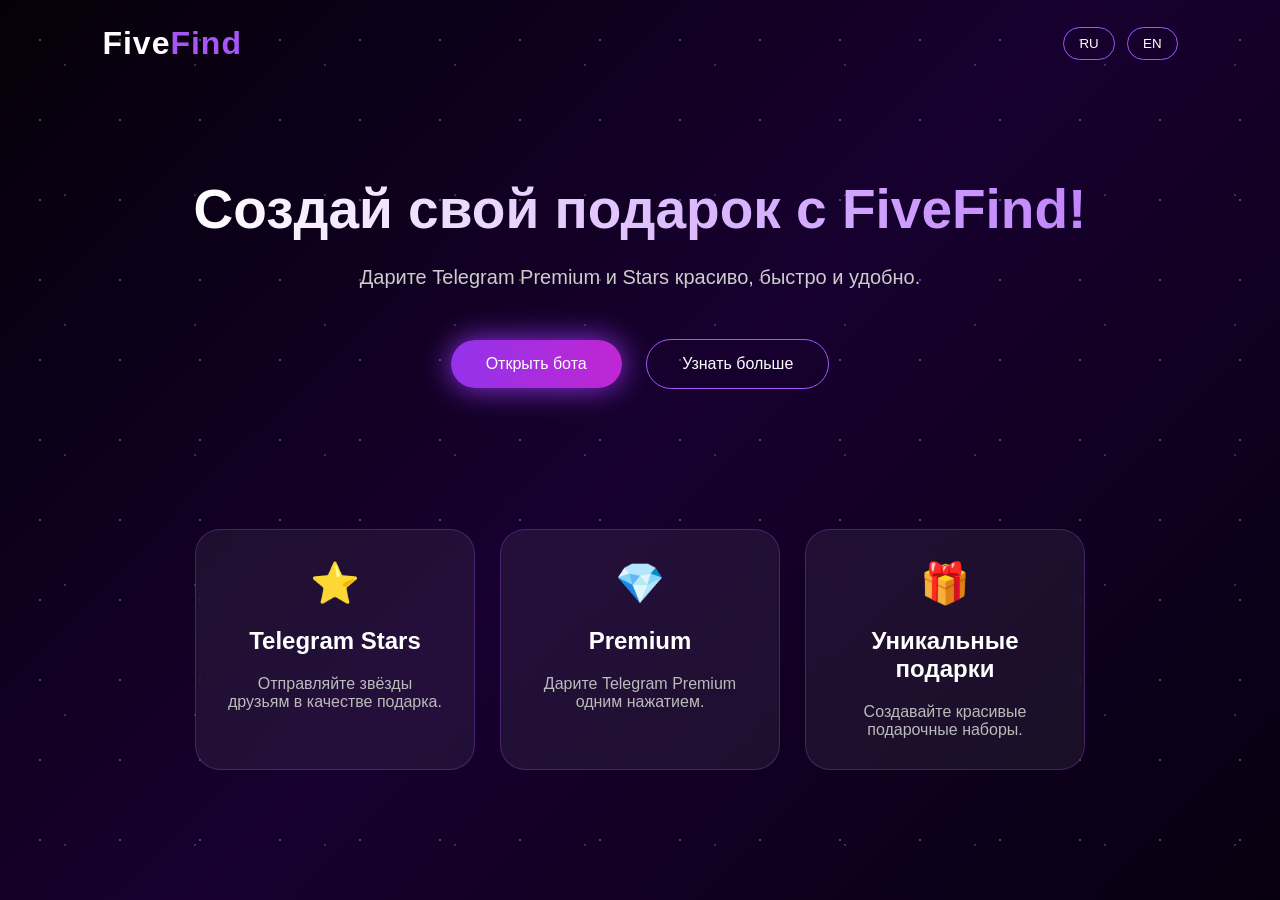
==== index.html @ ac157aa4 "Revise HTML structure and meta tags for SEO Updated the title and description meta tags for better S" ====
<!DOCTYPE html>
<html lang="ru">

<head>

    <meta charset="UTF-8">

    <meta name="viewport" content="width=device-width, initial-scale=1.0">


    <title>FiveFind — Telegram Stars и Premium подарки</title>


    <meta name="description" content="FiveFind — удобный сервис для покупки Telegram Stars и Premium. Создавайте красивые подарки для друзей.">


    <meta name="keywords" content="FiveFind, Telegram Stars, Telegram Premium, подарки Telegram, купить Stars">


    <meta name="author" content="FiveFind">


    <!-- Превью ссылки в Telegram -->

    <meta property="og:title" content="FiveFind — Подарки в Telegram">

    <meta property="og:description" content="Дарите Telegram Premium и Stars красиво, быстро и удобно">

    <meta property="og:type" content="website">


    <link rel="stylesheet" href="style.css">

</head>


<body>


<div class="stars"></div>



<header>

    <div class="logo">
        Five<span>Find</span>
    </div>


    <nav>

        <button onclick="changeLang('ru')">
            RU
        </button>


        <button onclick="changeLang('en')">
            EN
        </button>

    </nav>


</header>




<main>


<section class="hero">


    <h1 id="title">
        Создай свой подарок с FiveFind!
    </h1>


    <p id="subtitle">
        Дарите Telegram Premium и Stars красиво, быстро и удобно.
    </p>



    <div class="buttons">


        <a href="#" class="main-btn">
            Открыть бота
        </a>


        <a href="#" class="second-btn">
            Узнать больше
        </a>


    </div>


</section>





<section class="cards">


    <div class="card">

        ⭐

        <h2>
            Telegram Stars
        </h2>

        <p>
            Отправляйте звёзды друзьям в качестве подарка.
        </p>

    </div>





    <div class="card">

        💎

        <h2>
            Premium
        </h2>

        <p>
            Дарите Telegram Premium одним нажатием.
        </p>

    </div>





    <div class="card">

        🎁

        <h2>
            Уникальные подарки
        </h2>

        <p>
            Создавайте красивые подарочные наборы.
        </p>

    </div>


</section>



</main>





<script src="script.js"></script>

<script src="stars.js"></script>


</body>

</html>
---- style.css ----
* {
    margin: 0;
    padding: 0;
    box-sizing: border-box;
    font-family: Arial, sans-serif;
}


body {
    min-height: 100vh;
    background: linear-gradient(135deg, #050008, #17002f, #080010);
    color: white;
    overflow-x: hidden;
}


/* Анимированные звёзды */

.stars {
    position: fixed;
    width: 100%;
    height: 100%;
    background-image:
        radial-gradient(circle, rgba(255,255,255,.8) 1px, transparent 1px),
        radial-gradient(circle, rgba(255,255,255,.5) 1px, transparent 1px);

    background-size: 80px 80px, 130px 130px;
    animation: moveStars 20s linear infinite;
    opacity: .35;
    z-index: -1;
}


@keyframes moveStars {

    from {
        background-position: 0 0, 0 0;
    }

    to {
        background-position: 1000px 1000px, -1000px 500px;
    }

}



/* Шапка */

header {

    display: flex;
    justify-content: space-between;
    align-items: center;

    padding: 25px 8%;

}


.logo {

    font-size: 32px;
    font-weight: 800;
    letter-spacing: 1px;

}


.logo span {

    color: #a855f7;

}


nav button {

    background: transparent;
    border: 1px solid #a855f7;
    color: white;

    padding: 8px 15px;
    margin-left: 8px;

    border-radius: 20px;
    cursor: pointer;

    transition: .3s;

}


nav button:hover {

    background: #a855f7;

}



/* Главный блок */

.hero {

    text-align: center;
    padding: 90px 20px;

}


.hero h1 {

    font-size: 55px;
    max-width: 900px;
    margin: auto;

    background: linear-gradient(90deg,#fff,#c084fc);
    -webkit-background-clip:text;
    color: transparent;

}


.hero p {

    margin-top: 25px;
    font-size: 20px;
    color: #ccc;

}



.buttons {

    margin-top: 40px;

}



.main-btn,
.second-btn {

    display: inline-block;

    padding: 15px 35px;

    border-radius: 30px;

    text-decoration: none;

    margin: 10px;

    transition: .3s;

}



.main-btn {

    background: linear-gradient(90deg,#9333ea,#c026d3);
    color:white;

    box-shadow:0 0 30px #9333ea;

}


.second-btn {

    border:1px solid #a855f7;
    color:white;

}



.main-btn:hover,
.second-btn:hover {

    transform: translateY(-5px);

}



/* Карточки */


.cards {

    display:flex;
    justify-content:center;
    gap:25px;

    padding:40px 8%;

    flex-wrap:wrap;

}


.card {

    width:280px;

    padding:30px;

    text-align:center;

    background:rgba(255,255,255,.06);

    border:1px solid rgba(168,85,247,.3);

    border-radius:25px;

    backdrop-filter:blur(10px);

    transition:.3s;

}


.card:hover {

    transform:translateY(-10px);

    box-shadow:0 0 30px rgba(168,85,247,.5);

}


.card:first-letter {

    font-size:40px;

}


.card h2 {

    margin:20px 0;

}


.card p {

    color:#bbb;

}



/* Телефон */

@media(max-width:700px){

    .hero h1{
        font-size:38px;
    }


    header{
        padding:20px;
    }

}
.star-canvas {

    position:fixed;

    top:0;
    left:0;

    width:100%;
    height:100%;

    pointer-events:none;

    z-index:-2;

}
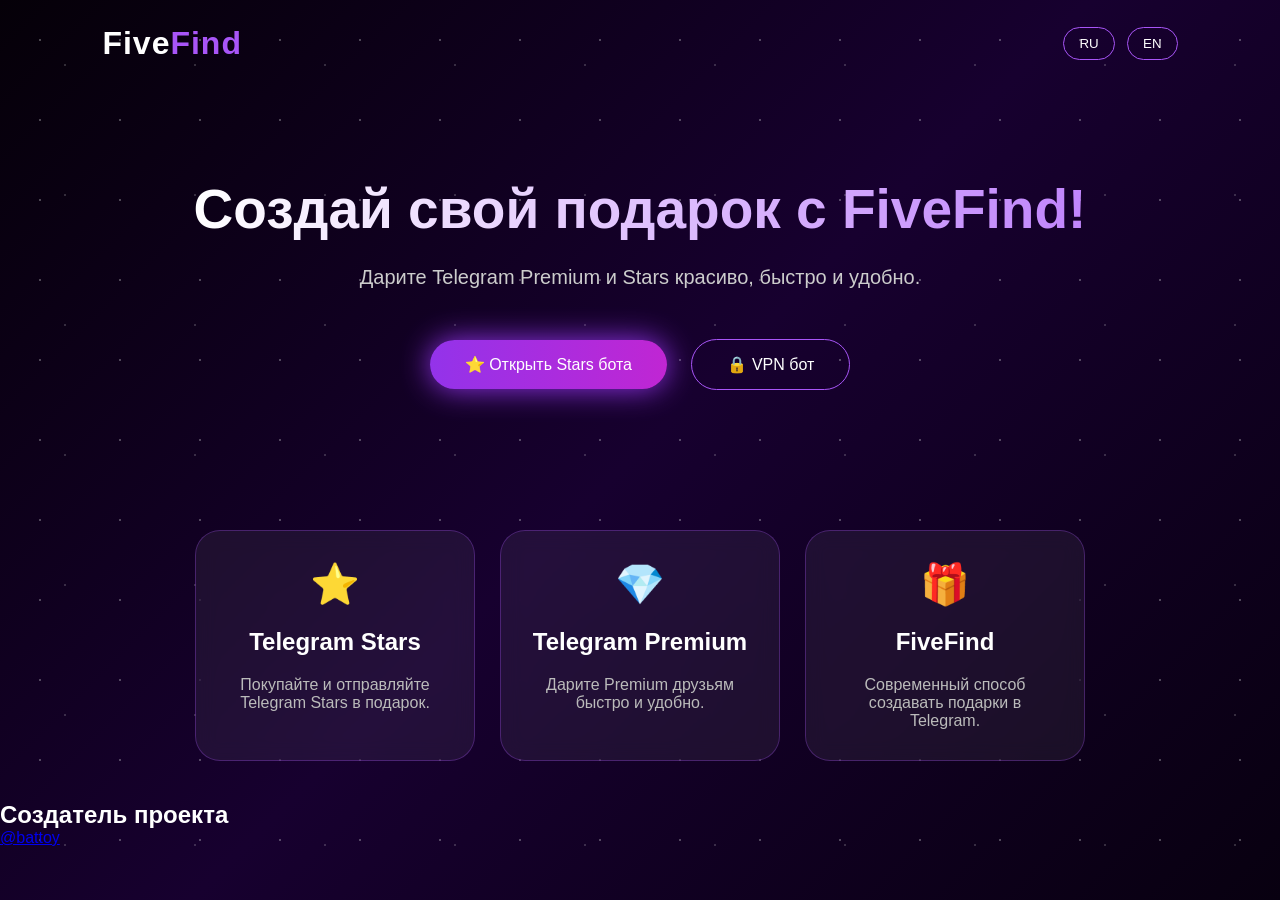
==== commit d39fadee: "Refine SEO meta tags and update button links Updated meta tags for better SEO and modified button li" ====
--- a/index.html
+++ b/index.html
@@ -11,22 +11,18 @@
     <title>FiveFind — Telegram Stars и Premium подарки</title>
 
 
-    <meta name="description" content="FiveFind — удобный сервис для покупки Telegram Stars и Premium. Создавайте красивые подарки для друзей.">
-
-
-    <meta name="keywords" content="FiveFind, Telegram Stars, Telegram Premium, подарки Telegram, купить Stars">
+    <meta name="description" content="FiveFind — покупка Telegram Stars и Premium подарков. Быстро, удобно и безопасно.">
+
+
+    <meta name="keywords" content="FiveFind, Telegram Stars, Telegram Premium, подарки Telegram">
 
 
     <meta name="author" content="FiveFind">
 
 
-    <!-- Превью ссылки в Telegram -->
-
     <meta property="og:title" content="FiveFind — Подарки в Telegram">
 
-    <meta property="og:description" content="Дарите Telegram Premium и Stars красиво, быстро и удобно">
-
-    <meta property="og:type" content="website">
+    <meta property="og:description" content="Дарите Telegram Stars и Premium красиво">
 
 
     <link rel="stylesheet" href="style.css">
@@ -54,7 +50,6 @@
             RU
         </button>
 
-
         <button onclick="changeLang('en')">
             EN
         </button>
@@ -67,6 +62,7 @@
 
 
 
+
 <main>
 
 
@@ -84,16 +80,26 @@
 
 
 
+
     <div class="buttons">
 
 
-        <a href="#" class="main-btn">
-            Открыть бота
+        <a href="https://t.me/Fivefindstarsbot?start=fivefindsite"
+           class="main-btn"
+           target="_blank">
+
+            ⭐ Открыть Stars бота
+
         </a>
 
 
-        <a href="#" class="second-btn">
-            Узнать больше
+
+        <a href="https://t.me/FiveFindvpnbot"
+           class="second-btn"
+           target="_blank">
+
+            🔒 VPN бот
+
         </a>
 
 
@@ -118,7 +124,7 @@
         </h2>
 
         <p>
-            Отправляйте звёзды друзьям в качестве подарка.
+            Покупайте и отправляйте Telegram Stars в подарок.
         </p>
 
     </div>
@@ -132,11 +138,11 @@
         💎
 
         <h2>
-            Premium
+            Telegram Premium
         </h2>
 
         <p>
-            Дарите Telegram Premium одним нажатием.
+            Дарите Premium друзьям быстро и удобно.
         </p>
 
     </div>
@@ -150,11 +156,11 @@
         🎁
 
         <h2>
-            Уникальные подарки
+            FiveFind
         </h2>
 
         <p>
-            Создавайте красивые подарочные наборы.
+            Современный способ создавать подарки в Telegram.
         </p>
 
     </div>
@@ -164,12 +170,35 @@
 
 
 
+
+
+<section class="creator">
+
+
+    <h2>
+        Создатель проекта
+    </h2>
+
+
+    <a href="https://t.me/battoy"
+       target="_blank">
+
+        @battoy
+
+    </a>
+
+
+</section>
+
+
+
 </main>
 
 
 
 
 
+
 <script src="script.js"></script>
 
 <script src="stars.js"></script>
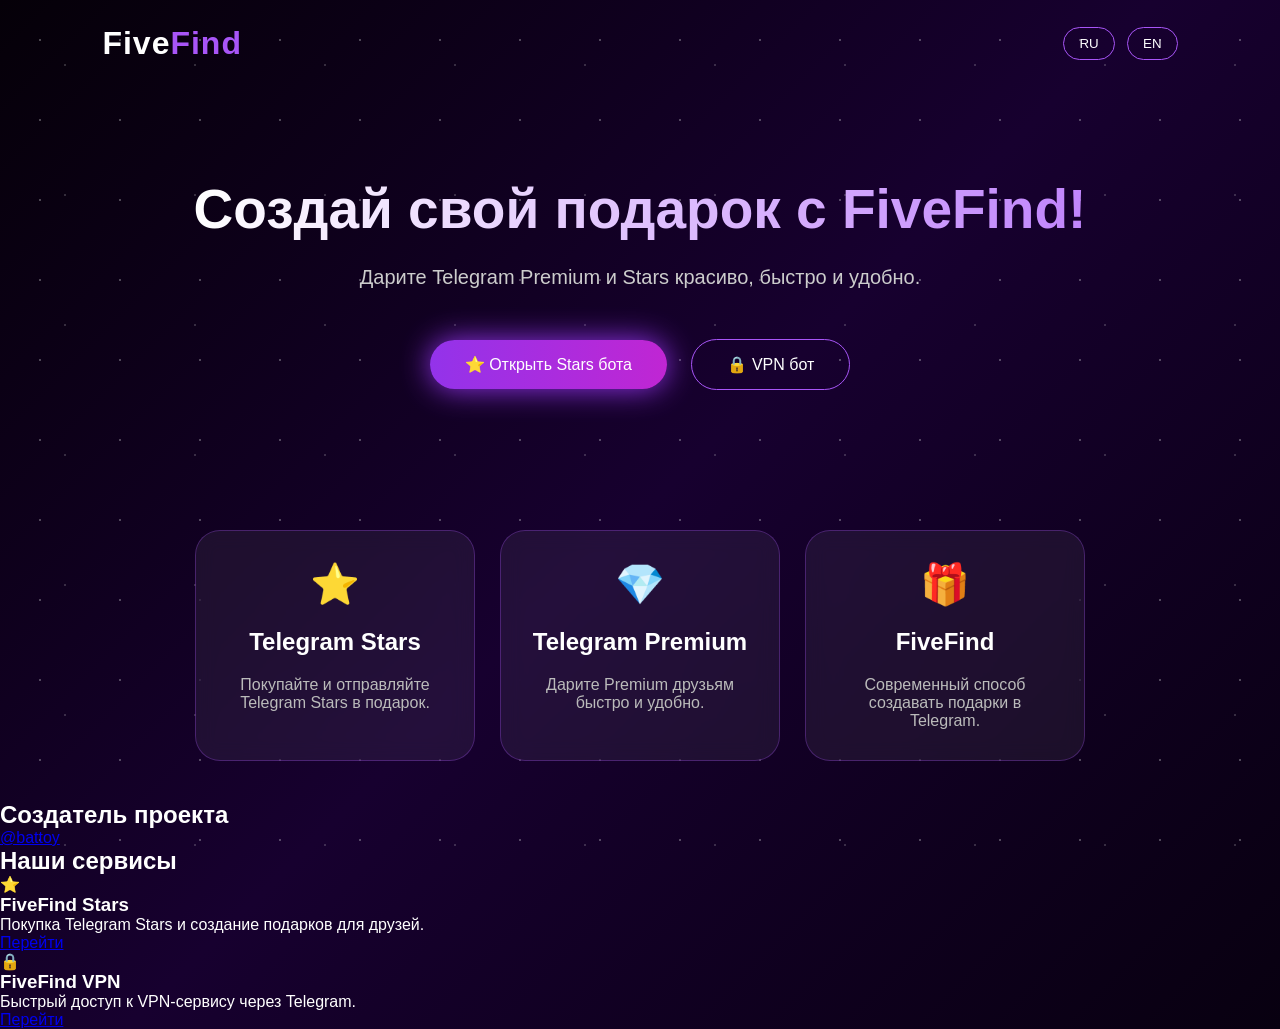
==== commit 92dfea25: "Add services section with service cards Added a new section for services with two service cards for " ====
--- a/index.html
+++ b/index.html
@@ -191,7 +191,75 @@
 </section>
 
 
-
+<section class="services">
+
+    <h2>
+        Наши сервисы
+    </h2>
+
+
+    <div class="service-list">
+
+
+        <div class="service-card">
+
+            <div class="icon">
+                ⭐
+            </div>
+
+            <h3>
+                FiveFind Stars
+            </h3>
+
+            <p>
+                Покупка Telegram Stars и создание подарков для друзей.
+            </p>
+
+
+            <a href="https://t.me/Fivefindstarsbot?start=fivefindsite"
+               target="_blank">
+
+                Перейти
+
+            </a>
+
+        </div>
+
+
+
+
+
+        <div class="service-card">
+
+            <div class="icon">
+                🔒
+            </div>
+
+            <h3>
+                FiveFind VPN
+            </h3>
+
+            <p>
+                Быстрый доступ к VPN-сервису через Telegram.
+            </p>
+
+
+            <a href="https://t.me/FiveFindvpnbot"
+               target="_blank">
+
+                Перейти
+
+            </a>
+
+        </div>
+
+
+
+    </div>
+
+
+</section>
+    
 </main>
 
 
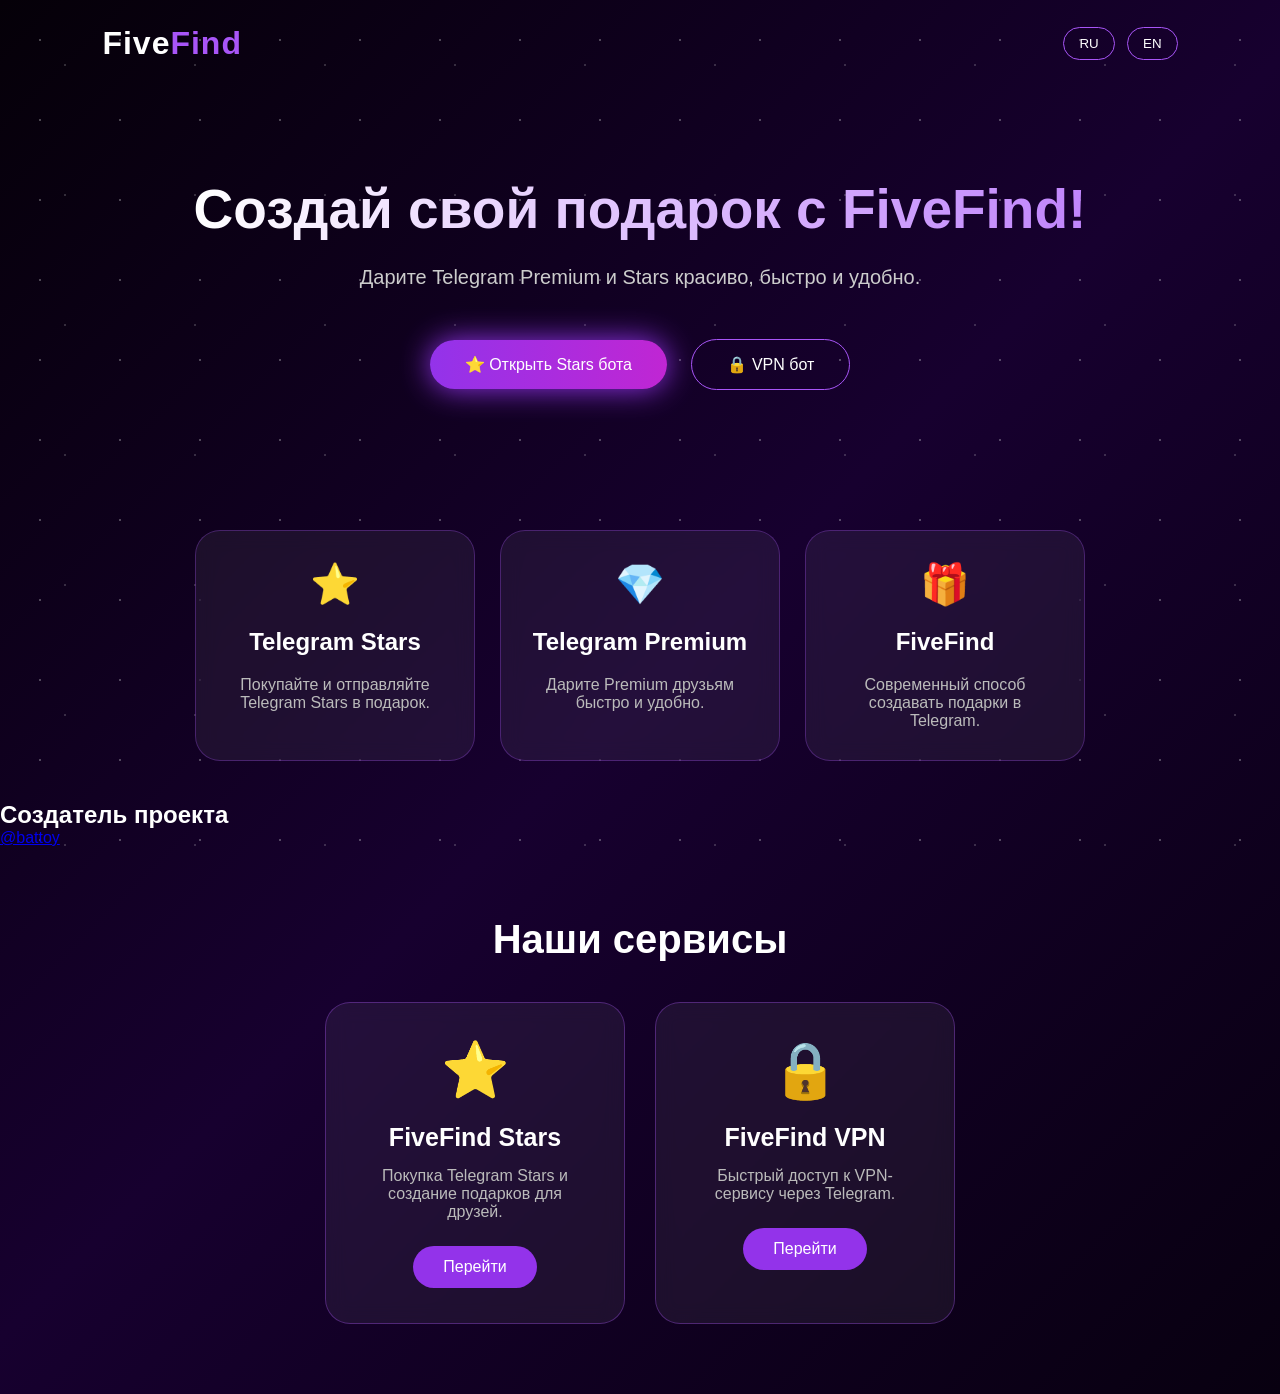
==== commit 083afd61: "Add favicon link to index.html" ====
--- a/index.html
+++ b/index.html
@@ -26,6 +26,7 @@
 
 
     <link rel="stylesheet" href="style.css">
+    <link rel="icon" type="image/svg+xml" href="favicon.svg">
 
 </head>
 
--- a/style.css
+++ b/style.css
@@ -284,3 +284,121 @@
     z-index:-2;
 
 }
+.services {
+
+    text-align:center;
+
+    padding:70px 8%;
+
+}
+
+
+.services h2 {
+
+    font-size:40px;
+
+    margin-bottom:40px;
+
+}
+
+
+
+.service-list {
+
+    display:flex;
+
+    justify-content:center;
+
+    gap:30px;
+
+    flex-wrap:wrap;
+
+}
+
+
+
+.service-card {
+
+    width:300px;
+
+    padding:35px;
+
+    background:rgba(255,255,255,.06);
+
+    border:1px solid rgba(168,85,247,.35);
+
+    border-radius:25px;
+
+    backdrop-filter:blur(10px);
+
+    transition:.3s;
+
+}
+
+
+
+.service-card:hover {
+
+    transform:translateY(-10px);
+
+    box-shadow:0 0 35px rgba(168,85,247,.5);
+
+}
+
+
+
+.icon {
+
+    font-size:55px;
+
+    margin-bottom:20px;
+
+}
+
+
+
+.service-card h3 {
+
+    font-size:25px;
+
+    margin-bottom:15px;
+
+}
+
+
+
+.service-card p {
+
+    color:#bbb;
+
+    margin-bottom:25px;
+
+}
+
+
+
+.service-card a {
+
+    display:inline-block;
+
+    padding:12px 30px;
+
+    border-radius:25px;
+
+    background:#9333ea;
+
+    color:white;
+
+    text-decoration:none;
+
+    transition:.3s;
+
+}
+
+
+
+.service-card a:hover {
+
+    transform:scale(1.05);
+
+}
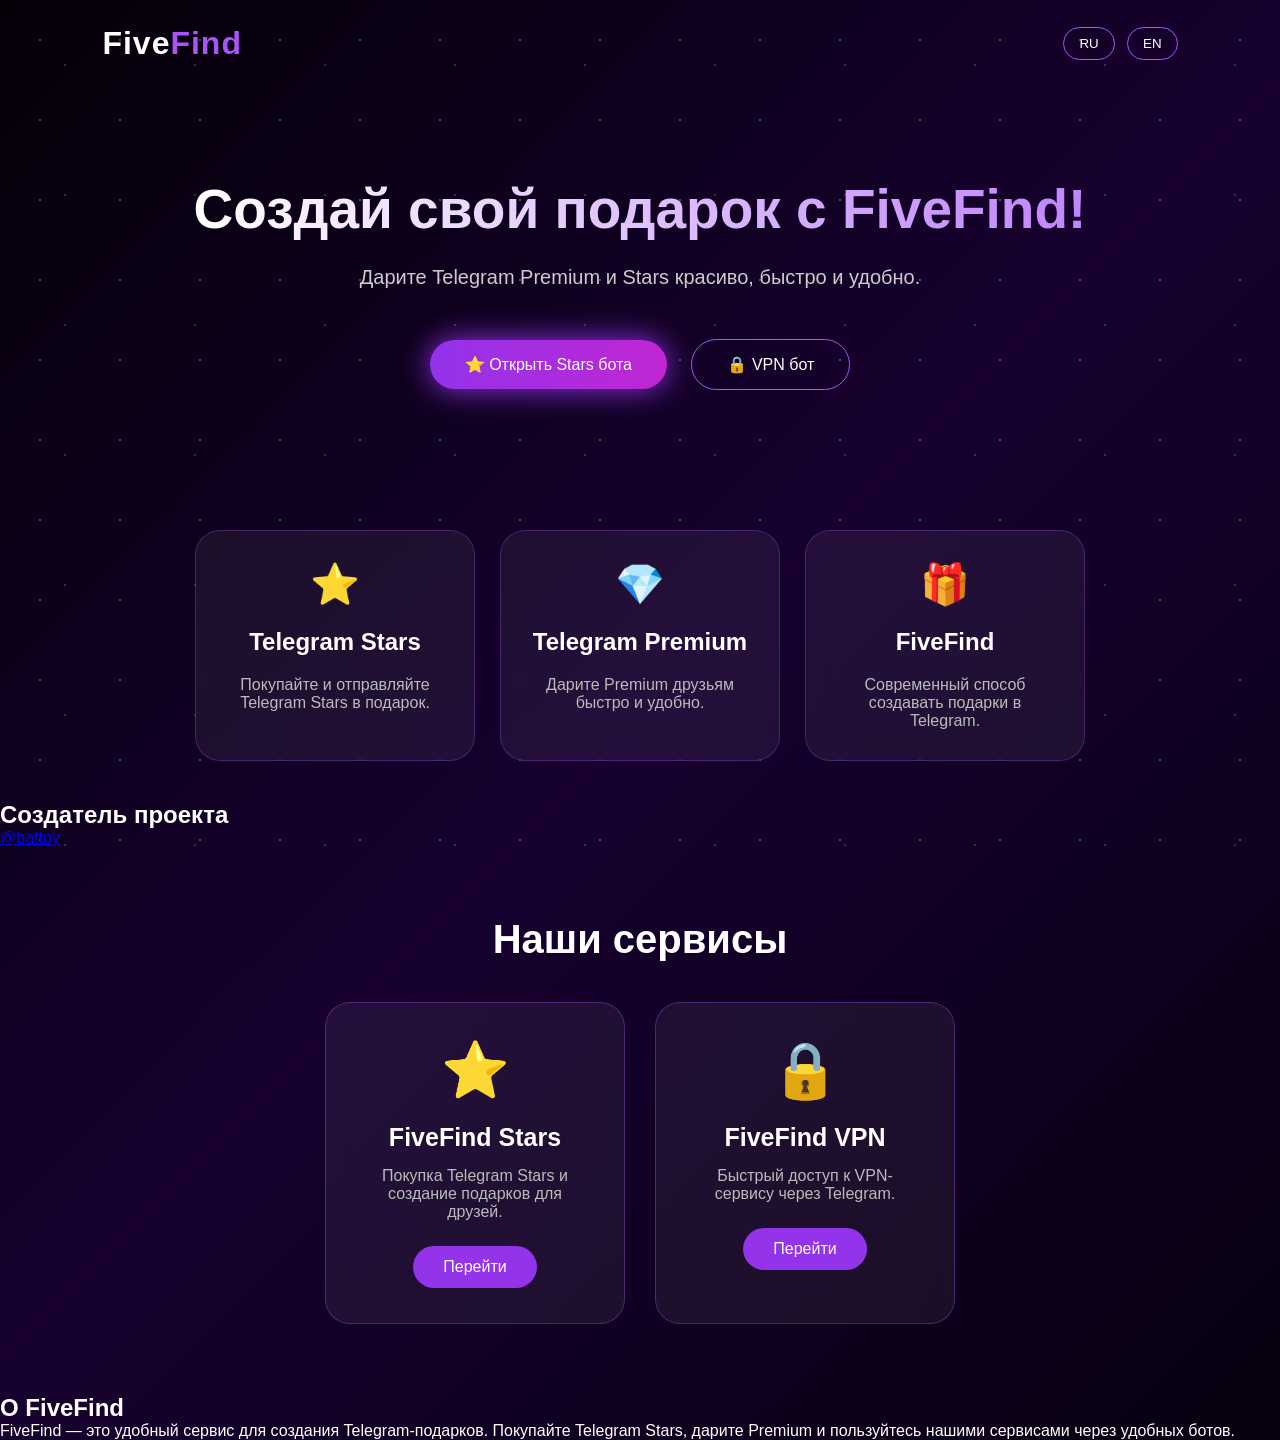
==== commit 46ecddb2: "Add 'About' section to index.html Added an 'About' section with a description of FiveFind." ====
--- a/index.html
+++ b/index.html
@@ -260,6 +260,20 @@
 
 
 </section>
+    <section class="about">
+
+    <h2>
+        О FiveFind
+    </h2>
+
+
+    <p>
+        FiveFind — это удобный сервис для создания Telegram-подарков.
+        Покупайте Telegram Stars, дарите Premium и пользуйтесь нашими сервисами через удобных ботов.
+    </p>
+
+
+    </section>
     
 </main>
 
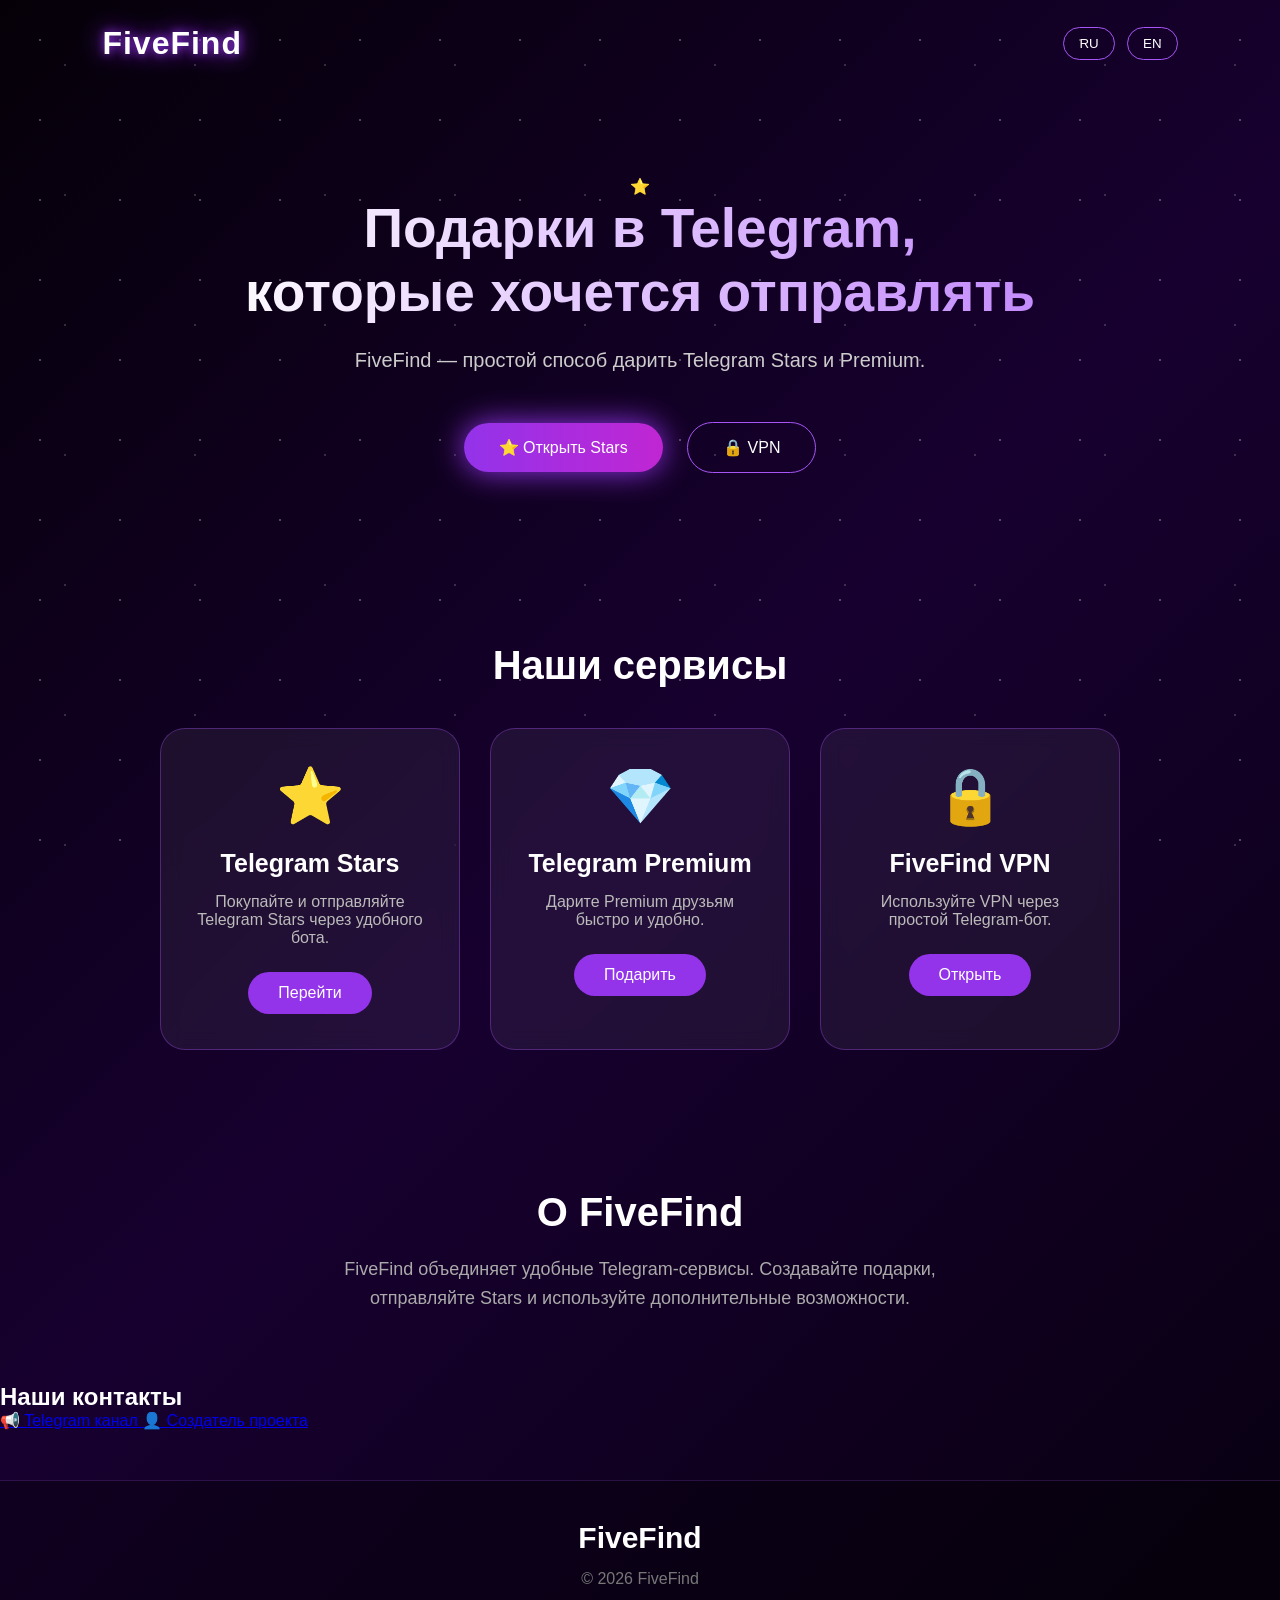
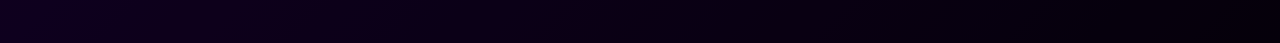
==== commit 2028c3ca: "Revise index.html for SEO and content enhancements Updated meta tags for SEO and added new content s" ====
--- a/index.html
+++ b/index.html
@@ -3,34 +3,46 @@
 
 <head>
 
-    <meta charset="UTF-8">
-
-    <meta name="viewport" content="width=device-width, initial-scale=1.0">
-
-
-    <title>FiveFind — Telegram Stars и Premium подарки</title>
-
-
-    <meta name="description" content="FiveFind — покупка Telegram Stars и Premium подарков. Быстро, удобно и безопасно.">
-
-
-    <meta name="keywords" content="FiveFind, Telegram Stars, Telegram Premium, подарки Telegram">
-
-
-    <meta name="author" content="FiveFind">
-
-
-    <meta property="og:title" content="FiveFind — Подарки в Telegram">
-
-    <meta property="og:description" content="Дарите Telegram Stars и Premium красиво">
-
-
-    <link rel="stylesheet" href="style.css">
-    <link rel="icon" type="image/svg+xml" href="favicon.svg">
+<meta charset="UTF-8">
+
+<meta name="viewport" content="width=device-width, initial-scale=1.0">
+
+
+<title>FiveFind — Telegram Stars и Premium подарки</title>
+
+
+<meta name="description" content="FiveFind — удобный сервис для Telegram Stars, Premium и подарков. Создавайте и отправляйте подарки в Telegram.">
+
+
+<meta name="keywords" content="FiveFind, Telegram Stars, Telegram Premium, подарки Telegram">
+
+
+<meta name="author" content="FiveFind">
+
+
+<!-- Google Search Console -->
+<meta name="google-site-verification" content="3b5e0515ee2435ca">
+
+
+<!-- Telegram / Social preview -->
+<meta property="og:title" content="FiveFind — Telegram подарки">
+
+<meta property="og:description" content="Stars, Premium и другие подарки в одном месте">
+
+<meta property="og:type" content="website">
+
+
+
+<link rel="icon" type="image/svg+xml" href="favicon.svg">
+
+
+<link rel="stylesheet" href="style.css">
+
 
 </head>
 
 
+
 <body>
 
 
@@ -40,22 +52,26 @@
 
 <header>
 
-    <div class="logo">
-        Five<span>Find</span>
-    </div>
-
-
-    <nav>
-
-        <button onclick="changeLang('ru')">
-            RU
-        </button>
-
-        <button onclick="changeLang('en')">
-            EN
-        </button>
-
-    </nav>
+
+<div class="logo">
+    FiveFind
+</div>
+
+
+
+<nav>
+
+<button onclick="changeLang('ru')">
+RU
+</button>
+
+
+<button onclick="changeLang('en')">
+EN
+</button>
+
+
+</nav>
 
 
 </header>
@@ -67,44 +83,64 @@
 <main>
 
 
+
+
 <section class="hero">
 
 
-    <h1 id="title">
-        Создай свой подарок с FiveFind!
-    </h1>
-
-
-    <p id="subtitle">
-        Дарите Telegram Premium и Stars красиво, быстро и удобно.
-    </p>
-
-
-
-
-    <div class="buttons">
-
-
-        <a href="https://t.me/Fivefindstarsbot?start=fivefindsite"
-           class="main-btn"
-           target="_blank">
-
-            ⭐ Открыть Stars бота
-
-        </a>
-
-
-
-        <a href="https://t.me/FiveFindvpnbot"
-           class="second-btn"
-           target="_blank">
-
-            🔒 VPN бот
-
-        </a>
-
-
-    </div>
+<div class="brand-icon">
+
+⭐
+
+</div>
+
+
+
+<h1 id="title">
+
+Подарки в Telegram,
+<br>
+которые хочется отправлять
+
+</h1>
+
+
+
+<p id="subtitle">
+
+FiveFind — простой способ дарить Telegram Stars и Premium.
+
+</p>
+
+
+
+
+<div class="buttons">
+
+
+<a 
+href="https://t.me/Fivefindstarsbot?start=fivefindsite"
+class="main-btn"
+target="_blank">
+
+⭐ Открыть Stars
+
+</a>
+
+
+
+<a 
+href="https://t.me/FiveFindvpnbot"
+class="second-btn"
+target="_blank">
+
+🔒 VPN
+
+</a>
+
+
+</div>
+
 
 
 </section>
@@ -113,58 +149,129 @@
 
 
 
-<section class="cards">
-
-
-    <div class="card">
-
-        ⭐
-
-        <h2>
-            Telegram Stars
-        </h2>
-
-        <p>
-            Покупайте и отправляйте Telegram Stars в подарок.
-        </p>
-
-    </div>
-
-
-
-
-
-    <div class="card">
-
-        💎
-
-        <h2>
-            Telegram Premium
-        </h2>
-
-        <p>
-            Дарите Premium друзьям быстро и удобно.
-        </p>
-
-    </div>
-
-
-
-
-
-    <div class="card">
-
-        🎁
-
-        <h2>
-            FiveFind
-        </h2>
-
-        <p>
-            Современный способ создавать подарки в Telegram.
-        </p>
-
-    </div>
+
+
+
+<section class="services">
+
+
+<h2>
+Наши сервисы
+</h2>
+
+
+
+<div class="service-list">
+
+
+
+
+
+<div class="service-card">
+
+
+<div class="icon">
+⭐
+</div>
+
+
+<h3>
+Telegram Stars
+</h3>
+
+
+<p>
+Покупайте и отправляйте Telegram Stars через удобного бота.
+</p>
+
+
+<a 
+href="https://t.me/Fivefindstarsbot?start=fivefindsite"
+target="_blank">
+
+Перейти
+
+</a>
+
+
+</div>
+
+
+
+
+
+
+
+
+<div class="service-card">
+
+
+<div class="icon">
+💎
+</div>
+
+
+<h3>
+Telegram Premium
+</h3>
+
+
+<p>
+Дарите Premium друзьям быстро и удобно.
+</p>
+
+
+<a 
+href="https://t.me/Fivefindstarsbot?start=fivefindsite"
+target="_blank">
+
+Подарить
+
+</a>
+
+
+</div>
+
+
+
+
+
+
+
+
+<div class="service-card">
+
+
+<div class="icon">
+🔒
+</div>
+
+
+<h3>
+FiveFind VPN
+</h3>
+
+
+<p>
+Используйте VPN через простой Telegram-бот.
+</p>
+
+
+<a 
+href="https://t.me/FiveFindvpnbot"
+target="_blank">
+
+Открыть
+
+</a>
+
+
+</div>
+
+
+
+</div>
+
 
 
 </section>
@@ -173,108 +280,76 @@
 
 
 
-<section class="creator">
-
-
-    <h2>
-        Создатель проекта
-    </h2>
-
-
-    <a href="https://t.me/battoy"
-       target="_blank">
-
-        @battoy
-
-    </a>
+
+
+
+<section class="about">
+
+
+<h2>
+О FiveFind
+</h2>
+
+
+
+<p>
+
+FiveFind объединяет удобные Telegram-сервисы.
+Создавайте подарки, отправляйте Stars и используйте дополнительные возможности.
+
+</p>
+
 
 
 </section>
 
 
-<section class="services">
-
-    <h2>
-        Наши сервисы
-    </h2>
-
-
-    <div class="service-list">
-
-
-        <div class="service-card">
-
-            <div class="icon">
-                ⭐
-            </div>
-
-            <h3>
-                FiveFind Stars
-            </h3>
-
-            <p>
-                Покупка Telegram Stars и создание подарков для друзей.
-            </p>
-
-
-            <a href="https://t.me/Fivefindstarsbot?start=fivefindsite"
-               target="_blank">
-
-                Перейти
-
-            </a>
-
-        </div>
-
-
-
-
-
-        <div class="service-card">
-
-            <div class="icon">
-                🔒
-            </div>
-
-            <h3>
-                FiveFind VPN
-            </h3>
-
-            <p>
-                Быстрый доступ к VPN-сервису через Telegram.
-            </p>
-
-
-            <a href="https://t.me/FiveFindvpnbot"
-               target="_blank">
-
-                Перейти
-
-            </a>
-
-        </div>
-
-
-
-    </div>
+
+
+
+
+
+<section class="community">
+
+
+<h2>
+Наши контакты
+</h2>
+
+
+
+<div class="contact-list">
+
+
+
+<a href="https://t.me/fivefind" target="_blank">
+
+📢 Telegram канал
+
+</a>
+
+
+
+<a href="https://t.me/battoy" target="_blank">
+
+👤 Создатель проекта
+
+</a>
+
+
+
+</div>
+
 
 
 </section>
-    <section class="about">
-
-    <h2>
-        О FiveFind
-    </h2>
-
-
-    <p>
-        FiveFind — это удобный сервис для создания Telegram-подарков.
-        Покупайте Telegram Stars, дарите Premium и пользуйтесь нашими сервисами через удобных ботов.
-    </p>
-
-
-    </section>
-    
+
+
+
+
+
+
+
 </main>
 
 
@@ -282,11 +357,42 @@
 
 
 
+
+<footer>
+
+
+<div class="footer-logo">
+
+FiveFind
+
+</div>
+
+
+
+<p>
+
+© 2026 FiveFind
+
+</p>
+
+
+
+</footer>
+
+
+
+
+
+
+
 <script src="script.js"></script>
 
+
 <script src="stars.js"></script>
 
 
+
 </body>
 
+
 </html>
--- a/style.css
+++ b/style.css
@@ -60,12 +60,37 @@
 
 .logo {
 
-    font-size: 32px;
-    font-weight: 800;
-    letter-spacing: 1px;
-
-}
-
+    font-size:32px;
+
+    font-weight:800;
+
+    letter-spacing:1px;
+
+    text-shadow:
+    0 0 10px #9333ea,
+    0 0 25px #9333ea;
+
+    animation: logoGlow 3s infinite alternate;
+
+}
+
+
+@keyframes logoGlow {
+
+    from {
+
+        filter:brightness(1);
+
+    }
+
+
+    to {
+
+        filter:brightness(1.4);
+
+    }
+
+}
 
 .logo span {
 
@@ -402,3 +427,113 @@
     transform:scale(1.05);
 
 }
+.about {
+
+    text-align:center;
+
+    padding:70px 10%;
+
+}
+
+
+.about h2 {
+
+    font-size:40px;
+
+    margin-bottom:20px;
+
+}
+
+
+
+.about p {
+
+    max-width:700px;
+
+    margin:auto;
+
+    color:#aaa;
+
+    font-size:18px;
+
+    line-height:1.6;
+
+}
+
+
+
+
+
+footer {
+
+    margin-top:50px;
+
+    padding:40px 10%;
+
+    text-align:center;
+
+    background:rgba(0,0,0,.3);
+
+    border-top:1px solid rgba(168,85,247,.2);
+
+}
+
+
+
+.footer-logo {
+
+    font-size:30px;
+
+    font-weight:800;
+
+}
+
+
+
+.footer-logo span {
+
+    color:#a855f7;
+
+}
+
+
+
+footer p {
+
+    color:#777;
+
+    margin:15px;
+
+}
+
+
+
+.footer-links {
+
+    display:flex;
+
+    justify-content:center;
+
+    gap:20px;
+
+    flex-wrap:wrap;
+
+}
+
+
+
+.footer-links a {
+
+    color:#c084fc;
+
+    text-decoration:none;
+
+}
+
+
+
+.footer-links a:hover {
+
+    text-decoration:underline;
+
+}
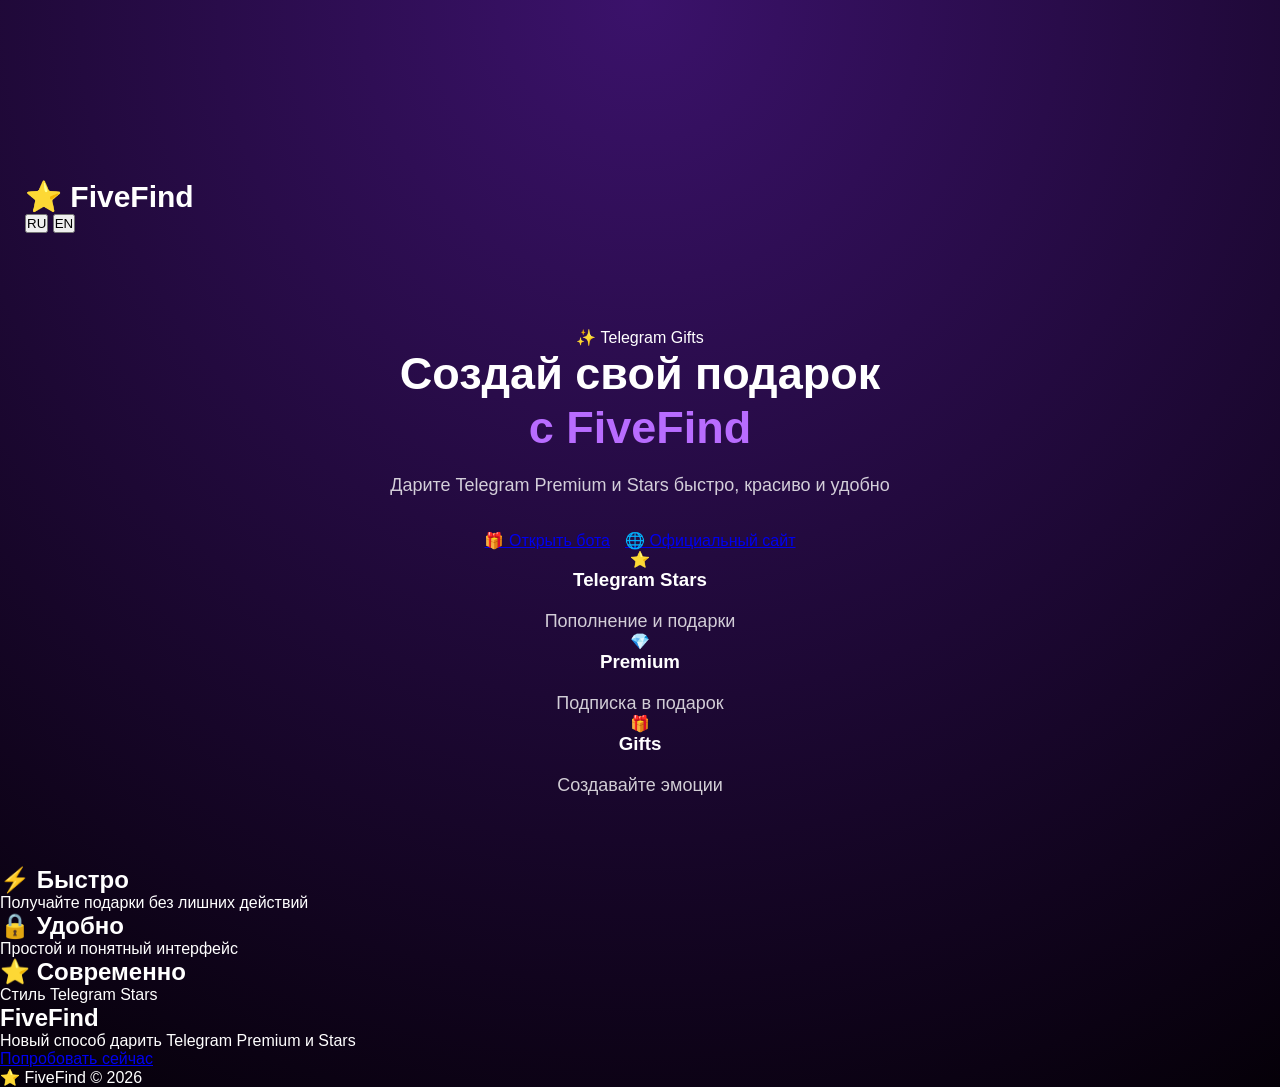
==== commit 22ef842b: "Update title and content in index.html" ====
--- a/index.html
+++ b/index.html
@@ -1,141 +1,85 @@
 <!DOCTYPE html>
 <html lang="ru">
-
 <head>
 
 <meta charset="UTF-8">
-
 <meta name="viewport" content="width=device-width, initial-scale=1.0">
 
-
-<title>FiveFind — Telegram Stars и Premium подарки</title>
-
-
-<meta name="description" content="FiveFind — удобный сервис для Telegram Stars, Premium и подарков. Создавайте и отправляйте подарки в Telegram.">
-
-
-<meta name="keywords" content="FiveFind, Telegram Stars, Telegram Premium, подарки Telegram">
-
-
-<meta name="author" content="FiveFind">
-
-
-<!-- Google Search Console -->
-<meta name="google-site-verification" content="3b5e0515ee2435ca">
-
-
-<!-- Telegram / Social preview -->
-<meta property="og:title" content="FiveFind — Telegram подарки">
-
-<meta property="og:description" content="Stars, Premium и другие подарки в одном месте">
-
-<meta property="og:type" content="website">
-
-
-
-<link rel="icon" type="image/svg+xml" href="favicon.svg">
-
+<title>FiveFind ⭐ Telegram Gifts</title>
 
 <link rel="stylesheet" href="style.css">
 
-
 </head>
 
-
-
 <body>
 
-
-<div class="stars"></div>
-
+<canvas id="stars"></canvas>
+
+
+<div class="site">
 
 
 <header>
 
-
 <div class="logo">
-    FiveFind
-</div>
-
-
-
-<nav>
-
-<button onclick="changeLang('ru')">
+⭐ FiveFind
+</div>
+
+
+<div class="language">
+
+<button class="active">
 RU
 </button>
 
-
-<button onclick="changeLang('en')">
+<button>
 EN
 </button>
 
-
-</nav>
-
+</div>
 
 </header>
 
 
 
-
-
-<main>
-
-
-
-
 <section class="hero">
 
 
-<div class="brand-icon">
-
-⭐
-
-</div>
-
-
-
-<h1 id="title">
-
-Подарки в Telegram,
+<div class="main-glow"></div>
+
+
+<div class="badge">
+✨ Telegram Gifts
+</div>
+
+
+
+<h1>
+Создай свой подарок
 <br>
-которые хочется отправлять
-
+<span>с FiveFind</span>
 </h1>
 
 
 
-<p id="subtitle">
-
-FiveFind — простой способ дарить Telegram Stars и Premium.
-
-</p>
-
+<p>
+Дарите Telegram Premium и Stars
+быстро, красиво и удобно
+</p>
 
 
 
 <div class="buttons">
 
 
-<a 
-href="https://t.me/Fivefindstarsbot?start=fivefindsite"
-class="main-btn"
-target="_blank">
-
-⭐ Открыть Stars
-
+<a href="https://t.me/Fivefindstarsbot" class="primary">
+🎁 Открыть бота
 </a>
 
 
 
-<a 
-href="https://t.me/FiveFindvpnbot"
-class="second-btn"
-target="_blank">
-
-🔒 VPN
-
+<a href="https://themindai.github.io/fivefind/" class="secondary">
+🌐 Официальный сайт
 </a>
 
 
@@ -143,256 +87,153 @@
 
 
 
-</section>
-
-
-
-
-
-
-
-
-<section class="services">
-
-
-<h2>
-Наши сервисы
-</h2>
-
-
-
-<div class="service-list">
-
-
-
-
-
-<div class="service-card">
-
+<div class="showcase">
+
+
+<div class="item">
 
 <div class="icon">
 ⭐
 </div>
-
 
 <h3>
 Telegram Stars
 </h3>
 
-
-<p>
-Покупайте и отправляйте Telegram Stars через удобного бота.
-</p>
-
-
-<a 
-href="https://t.me/Fivefindstarsbot?start=fivefindsite"
-target="_blank">
-
-Перейти
-
+<p>
+Пополнение и подарки
+</p>
+
+</div>
+
+
+
+<div class="item">
+
+<div class="icon purple">
+💎
+</div>
+
+<h3>
+Premium
+</h3>
+
+<p>
+Подписка в подарок
+</p>
+
+</div>
+
+
+
+<div class="item">
+
+<div class="icon">
+🎁
+</div>
+
+<h3>
+Gifts
+</h3>
+
+<p>
+Создавайте эмоции
+</p>
+
+</div>
+
+
+</div>
+
+
+</section>
+
+
+
+
+<section class="features">
+
+
+<div class="feature">
+
+<h2>
+⚡ Быстро
+</h2>
+
+<p>
+Получайте подарки без лишних действий
+</p>
+
+</div>
+
+
+
+<div class="feature">
+
+<h2>
+🔒 Удобно
+</h2>
+
+<p>
+Простой и понятный интерфейс
+</p>
+
+</div>
+
+
+
+<div class="feature">
+
+<h2>
+⭐ Современно
+</h2>
+
+<p>
+Стиль Telegram Stars
+</p>
+
+</div>
+
+
+
+</section>
+
+
+
+<section class="telegram">
+
+
+<h2>
+FiveFind
+</h2>
+
+
+<p>
+Новый способ дарить Telegram Premium и Stars
+</p>
+
+
+<a href="https://t.me/Fivefindstarsbot">
+Попробовать сейчас
 </a>
 
 
-</div>
-
-
-
-
-
-
-
-
-<div class="service-card">
-
-
-<div class="icon">
-💎
-</div>
-
-
-<h3>
-Telegram Premium
-</h3>
-
-
-<p>
-Дарите Premium друзьям быстро и удобно.
-</p>
-
-
-<a 
-href="https://t.me/Fivefindstarsbot?start=fivefindsite"
-target="_blank">
-
-Подарить
-
-</a>
-
-
-</div>
-
-
-
-
-
-
-
-
-<div class="service-card">
-
-
-<div class="icon">
-🔒
-</div>
-
-
-<h3>
-FiveFind VPN
-</h3>
-
-
-<p>
-Используйте VPN через простой Telegram-бот.
-</p>
-
-
-<a 
-href="https://t.me/FiveFindvpnbot"
-target="_blank">
-
-Открыть
-
-</a>
-
-
-</div>
-
-
-
-</div>
-
-
-
 </section>
 
 
 
 
-
-
-
-
-<section class="about">
-
-
-<h2>
-О FiveFind
-</h2>
-
-
-
-<p>
-
-FiveFind объединяет удобные Telegram-сервисы.
-Создавайте подарки, отправляйте Stars и используйте дополнительные возможности.
-
-</p>
-
-
-
-</section>
-
-
-
-
-
-
-
-<section class="community">
-
-
-<h2>
-Наши контакты
-</h2>
-
-
-
-<div class="contact-list">
-
-
-
-<a href="https://t.me/fivefind" target="_blank">
-
-📢 Telegram канал
-
-</a>
-
-
-
-<a href="https://t.me/battoy" target="_blank">
-
-👤 Создатель проекта
-
-</a>
-
-
-
-</div>
-
-
-
-</section>
-
-
-
-
-
-
-
-</main>
-
-
-
-
-
-
-
 <footer>
 
-
-<div class="footer-logo">
-
-FiveFind
-
-</div>
-
-
-
-<p>
-
-© 2026 FiveFind
-
-</p>
-
-
+⭐ FiveFind © 2026
 
 </footer>
 
 
-
-
-
-
-
-<script src="script.js"></script>
+</div>
 
 
 <script src="stars.js"></script>
 
-
-
 </body>
-
-
 </html>
--- a/style.css
+++ b/style.css
@@ -1,539 +1,179 @@
-* {
-    margin: 0;
-    padding: 0;
-    box-sizing: border-box;
-    font-family: Arial, sans-serif;
+*{
+margin:0;
+padding:0;
+box-sizing:border-box;
 }
 
 
-body {
-    min-height: 100vh;
-    background: linear-gradient(135deg, #050008, #17002f, #080010);
-    color: white;
-    overflow-x: hidden;
-}
+body{
 
+min-height:100vh;
 
-/* Анимированные звёзды */
+font-family:Arial,sans-serif;
 
-.stars {
-    position: fixed;
-    width: 100%;
-    height: 100%;
-    background-image:
-        radial-gradient(circle, rgba(255,255,255,.8) 1px, transparent 1px),
-        radial-gradient(circle, rgba(255,255,255,.5) 1px, transparent 1px);
+color:white;
 
-    background-size: 80px 80px, 130px 130px;
-    animation: moveStars 20s linear infinite;
-    opacity: .35;
-    z-index: -1;
-}
+background:
+radial-gradient(circle at top,#3b126b,#050008);
 
-
-@keyframes moveStars {
-
-    from {
-        background-position: 0 0, 0 0;
-    }
-
-    to {
-        background-position: 1000px 1000px, -1000px 500px;
-    }
+overflow:hidden;
 
 }
 
 
 
-/* Шапка */
+#stars-canvas{
 
-header {
+position:fixed;
 
-    display: flex;
-    justify-content: space-between;
-    align-items: center;
+top:0;
+left:0;
 
-    padding: 25px 8%;
+width:100%;
+height:100%;
 
-}
+z-index:0;
 
-
-.logo {
-
-    font-size:32px;
-
-    font-weight:800;
-
-    letter-spacing:1px;
-
-    text-shadow:
-    0 0 10px #9333ea,
-    0 0 25px #9333ea;
-
-    animation: logoGlow 3s infinite alternate;
-
-}
-
-
-@keyframes logoGlow {
-
-    from {
-
-        filter:brightness(1);
-
-    }
-
-
-    to {
-
-        filter:brightness(1.4);
-
-    }
-
-}
-
-.logo span {
-
-    color: #a855f7;
-
-}
-
-
-nav button {
-
-    background: transparent;
-    border: 1px solid #a855f7;
-    color: white;
-
-    padding: 8px 15px;
-    margin-left: 8px;
-
-    border-radius: 20px;
-    cursor: pointer;
-
-    transition: .3s;
-
-}
-
-
-nav button:hover {
-
-    background: #a855f7;
+pointer-events:none;
 
 }
 
 
 
-/* Главный блок */
+.page{
 
-.hero {
+position:relative;
 
-    text-align: center;
-    padding: 90px 20px;
-
-}
-
-
-.hero h1 {
-
-    font-size: 55px;
-    max-width: 900px;
-    margin: auto;
-
-    background: linear-gradient(90deg,#fff,#c084fc);
-    -webkit-background-clip:text;
-    color: transparent;
-
-}
-
-
-.hero p {
-
-    margin-top: 25px;
-    font-size: 20px;
-    color: #ccc;
+z-index:2;
 
 }
 
 
 
-.buttons {
+header{
 
-    margin-top: 40px;
+padding:25px;
 
 }
 
 
 
-.main-btn,
-.second-btn {
+.logo{
 
-    display: inline-block;
+font-size:30px;
 
-    padding: 15px 35px;
-
-    border-radius: 30px;
-
-    text-decoration: none;
-
-    margin: 10px;
-
-    transition: .3s;
+font-weight:800;
 
 }
 
 
 
-.main-btn {
+.hero{
 
-    background: linear-gradient(90deg,#9333ea,#c026d3);
-    color:white;
+text-align:center;
 
-    box-shadow:0 0 30px #9333ea;
-
-}
-
-
-.second-btn {
-
-    border:1px solid #a855f7;
-    color:white;
+padding:70px 20px;
 
 }
 
 
 
-.main-btn:hover,
-.second-btn:hover {
+h1{
 
-    transform: translateY(-5px);
+font-size:45px;
+
+line-height:1.2;
 
 }
 
 
 
-/* Карточки */
+h1 span{
 
-
-.cards {
-
-    display:flex;
-    justify-content:center;
-    gap:25px;
-
-    padding:40px 8%;
-
-    flex-wrap:wrap;
-
-}
-
-
-.card {
-
-    width:280px;
-
-    padding:30px;
-
-    text-align:center;
-
-    background:rgba(255,255,255,.06);
-
-    border:1px solid rgba(168,85,247,.3);
-
-    border-radius:25px;
-
-    backdrop-filter:blur(10px);
-
-    transition:.3s;
-
-}
-
-
-.card:hover {
-
-    transform:translateY(-10px);
-
-    box-shadow:0 0 30px rgba(168,85,247,.5);
-
-}
-
-
-.card:first-letter {
-
-    font-size:40px;
-
-}
-
-
-.card h2 {
-
-    margin:20px 0;
-
-}
-
-
-.card p {
-
-    color:#bbb;
+color:#b86cff;
 
 }
 
 
 
-/* Телефон */
+.hero p{
 
-@media(max-width:700px){
+margin-top:20px;
 
-    .hero h1{
-        font-size:38px;
-    }
+font-size:18px;
 
-
-    header{
-        padding:20px;
-    }
-
-}
-.star-canvas {
-
-    position:fixed;
-
-    top:0;
-    left:0;
-
-    width:100%;
-    height:100%;
-
-    pointer-events:none;
-
-    z-index:-2;
-
-}
-.services {
-
-    text-align:center;
-
-    padding:70px 8%;
-
-}
-
-
-.services h2 {
-
-    font-size:40px;
-
-    margin-bottom:40px;
+opacity:.8;
 
 }
 
 
 
-.service-list {
+.buttons{
 
-    display:flex;
+margin-top:35px;
 
-    justify-content:center;
+display:flex;
 
-    gap:30px;
+justify-content:center;
 
-    flex-wrap:wrap;
+gap:15px;
+
+flex-wrap:wrap;
 
 }
 
 
 
-.service-card {
+.btn{
 
-    width:300px;
+background:#9b5cff;
 
-    padding:35px;
+color:white;
 
-    background:rgba(255,255,255,.06);
+text-decoration:none;
 
-    border:1px solid rgba(168,85,247,.35);
+padding:15px 30px;
 
-    border-radius:25px;
+border-radius:15px;
 
-    backdrop-filter:blur(10px);
-
-    transition:.3s;
+font-weight:bold;
 
 }
 
 
 
-.service-card:hover {
+.second{
 
-    transform:translateY(-10px);
-
-    box-shadow:0 0 35px rgba(168,85,247,.5);
+background:#222;
 
 }
 
 
 
-.icon {
+.gift{
 
-    font-size:55px;
+margin:60px auto;
 
-    margin-bottom:20px;
+padding:25px;
+
+max-width:400px;
+
+background:rgba(255,255,255,.08);
+
+border-radius:25px;
+
+backdrop-filter:blur(15px);
 
 }
 
 
 
-.service-card h3 {
+@media(max-width:600px){
 
-    font-size:25px;
+h1{
 
-    margin-bottom:15px;
+font-size:34px;
 
 }
 
-
-
-.service-card p {
-
-    color:#bbb;
-
-    margin-bottom:25px;
-
 }
-
-
-
-.service-card a {
-
-    display:inline-block;
-
-    padding:12px 30px;
-
-    border-radius:25px;
-
-    background:#9333ea;
-
-    color:white;
-
-    text-decoration:none;
-
-    transition:.3s;
-
-}
-
-
-
-.service-card a:hover {
-
-    transform:scale(1.05);
-
-}
-.about {
-
-    text-align:center;
-
-    padding:70px 10%;
-
-}
-
-
-.about h2 {
-
-    font-size:40px;
-
-    margin-bottom:20px;
-
-}
-
-
-
-.about p {
-
-    max-width:700px;
-
-    margin:auto;
-
-    color:#aaa;
-
-    font-size:18px;
-
-    line-height:1.6;
-
-}
-
-
-
-
-
-footer {
-
-    margin-top:50px;
-
-    padding:40px 10%;
-
-    text-align:center;
-
-    background:rgba(0,0,0,.3);
-
-    border-top:1px solid rgba(168,85,247,.2);
-
-}
-
-
-
-.footer-logo {
-
-    font-size:30px;
-
-    font-weight:800;
-
-}
-
-
-
-.footer-logo span {
-
-    color:#a855f7;
-
-}
-
-
-
-footer p {
-
-    color:#777;
-
-    margin:15px;
-
-}
-
-
-
-.footer-links {
-
-    display:flex;
-
-    justify-content:center;
-
-    gap:20px;
-
-    flex-wrap:wrap;
-
-}
-
-
-
-.footer-links a {
-
-    color:#c084fc;
-
-    text-decoration:none;
-
-}
-
-
-
-.footer-links a:hover {
-
-    text-decoration:underline;
-
-}
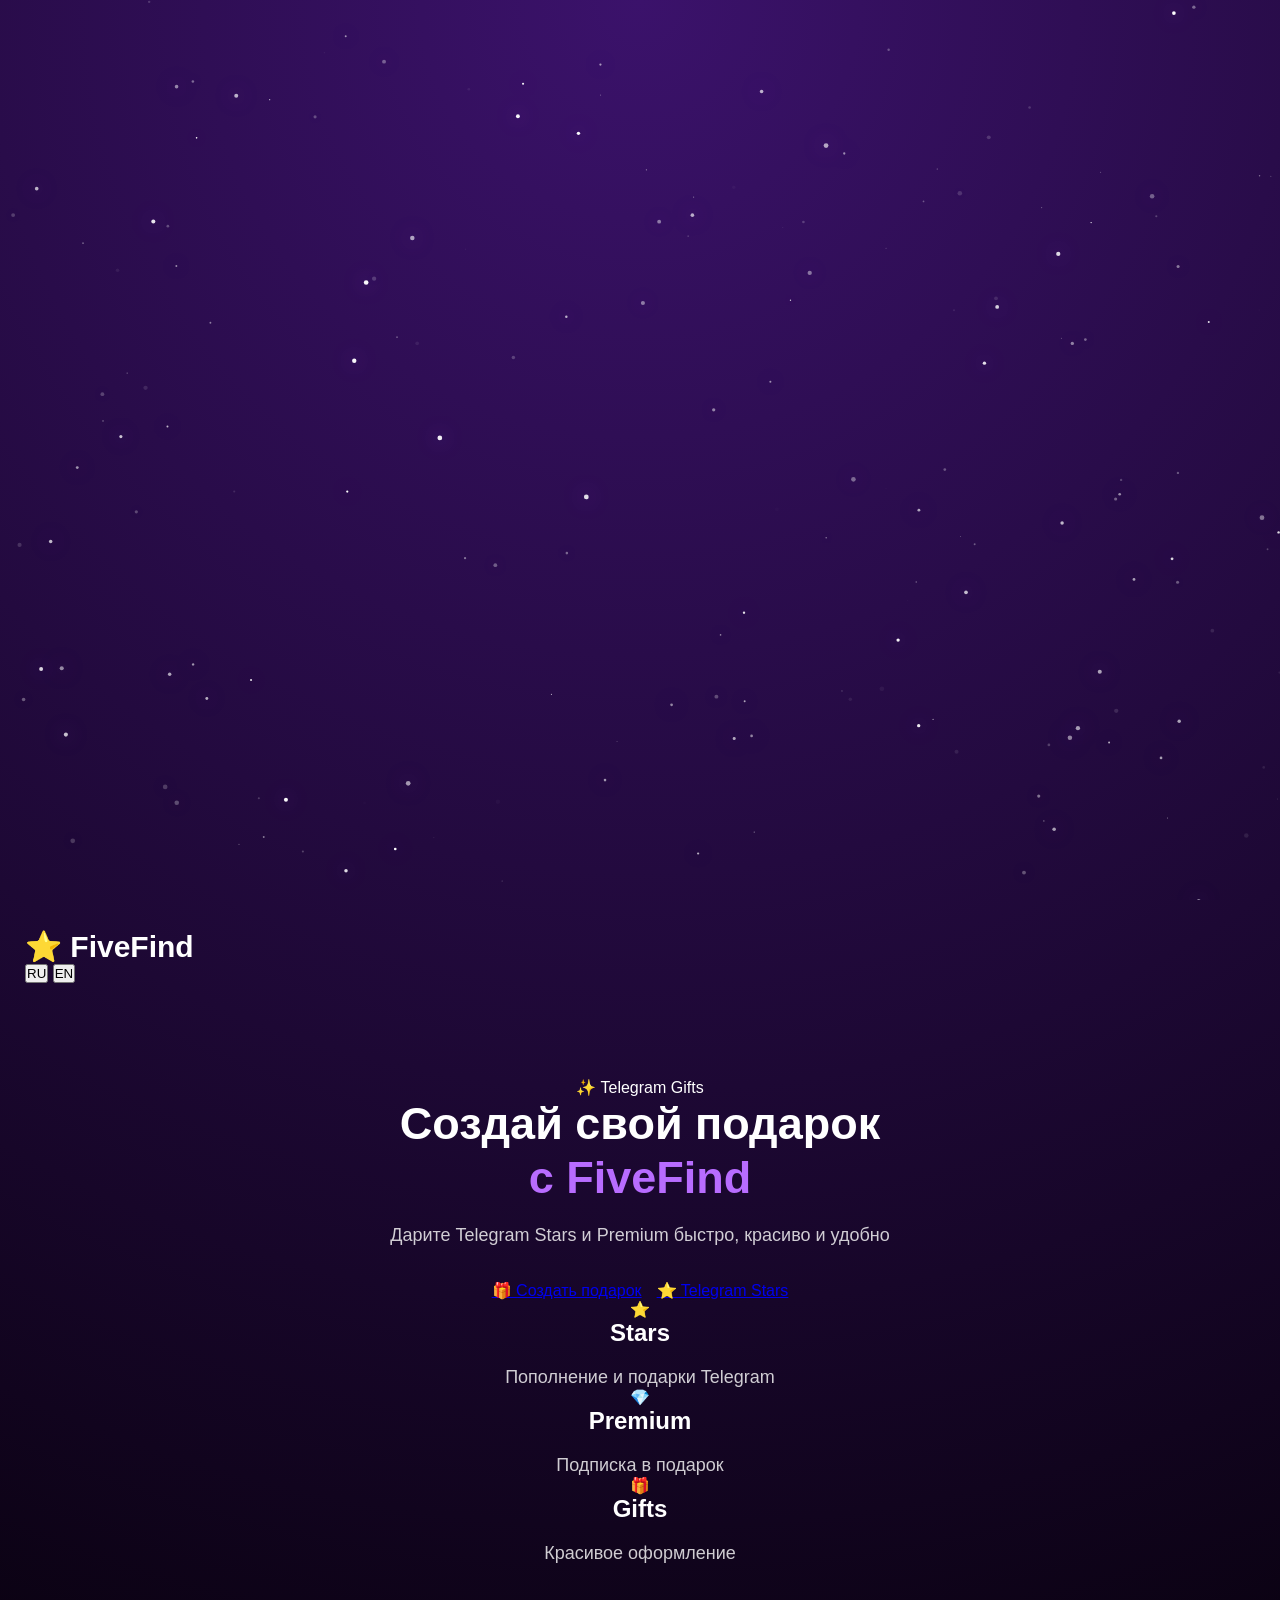
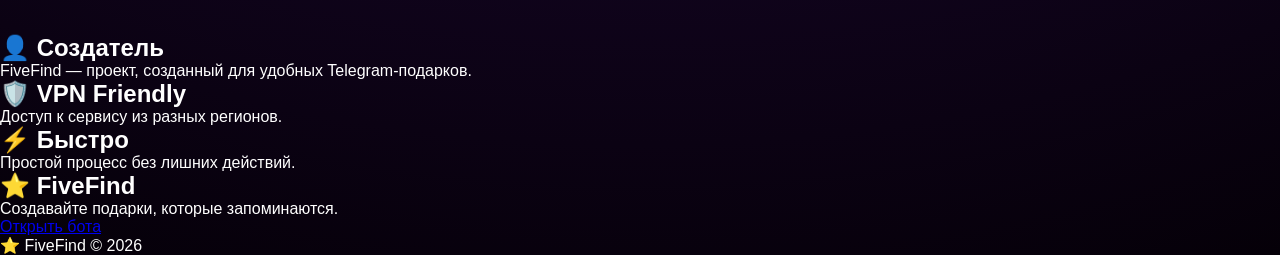
==== commit e06d47d1: "Refactor index.html for improved layout and content Updated the structure and content of the index.h" ====
--- a/index.html
+++ b/index.html
@@ -1,57 +1,35 @@
 <!DOCTYPE html>
 <html lang="ru">
 <head>
-
 <meta charset="UTF-8">
 <meta name="viewport" content="width=device-width, initial-scale=1.0">
 
-<title>FiveFind ⭐ Telegram Gifts</title>
+<title>FiveFind ⭐</title>
 
 <link rel="stylesheet" href="style.css">
-
 </head>
 
 <body>
 
 <canvas id="stars"></canvas>
 
-
 <div class="site">
 
+<header>
+    <div class="logo">⭐ FiveFind</div>
 
-<header>
-
-<div class="logo">
-⭐ FiveFind
-</div>
-
-
-<div class="language">
-
-<button class="active">
-RU
-</button>
-
-<button>
-EN
-</button>
-
-</div>
-
+    <div class="lang">
+        <button>RU</button>
+        <button>EN</button>
+    </div>
 </header>
-
 
 
 <section class="hero">
 
-
-<div class="main-glow"></div>
-
-
 <div class="badge">
 ✨ Telegram Gifts
 </div>
-
 
 
 <h1>
@@ -61,88 +39,79 @@
 </h1>
 
 
-
 <p>
-Дарите Telegram Premium и Stars
+Дарите Telegram Stars и Premium
 быстро, красиво и удобно
 </p>
 
 
-
 <div class="buttons">
 
-
-<a href="https://t.me/Fivefindstarsbot" class="primary">
-🎁 Открыть бота
+<a href="https://t.me/Fivefindstarsbot">
+🎁 Создать подарок
 </a>
 
-
-
-<a href="https://themindai.github.io/fivefind/" class="secondary">
-🌐 Официальный сайт
+<a href="https://t.me/Fivefindstarsbot">
+⭐ Telegram Stars
 </a>
-
 
 </div>
 
 
+<div class="cards">
 
-<div class="showcase">
+<div class="card">
+<div class="icon">⭐</div>
+<h2>Stars</h2>
+<p>Пополнение и подарки Telegram</p>
+</div>
 
 
-<div class="item">
-
-<div class="icon">
-⭐
+<div class="card">
+<div class="icon">💎</div>
+<h2>Premium</h2>
+<p>Подписка в подарок</p>
 </div>
 
-<h3>
-Telegram Stars
-</h3>
 
+<div class="card">
+<div class="icon">🎁</div>
+<h2>Gifts</h2>
+<p>Красивое оформление</p>
+</div>
+
+</div>
+
+</section>
+
+
+
+<section class="blocks">
+
+
+<div class="block">
+<h2>👤 Создатель</h2>
 <p>
-Пополнение и подарки
+FiveFind — проект, созданный для удобных Telegram-подарков.
 </p>
-
 </div>
 
 
 
-<div class="item">
-
-<div class="icon purple">
-💎
-</div>
-
-<h3>
-Premium
-</h3>
-
+<div class="block">
+<h2>🛡️ VPN Friendly</h2>
 <p>
-Подписка в подарок
+Доступ к сервису из разных регионов.
 </p>
-
 </div>
 
 
 
-<div class="item">
-
-<div class="icon">
-🎁
-</div>
-
-<h3>
-Gifts
-</h3>
-
+<div class="block">
+<h2>⚡ Быстро</h2>
 <p>
-Создавайте эмоции
+Простой процесс без лишних действий.
 </p>
-
-</div>
-
-
 </div>
 
 
@@ -150,83 +119,26 @@
 
 
 
-
-<section class="features">
-
-
-<div class="feature">
+<section class="creator">
 
 <h2>
-⚡ Быстро
+⭐ FiveFind
 </h2>
 
 <p>
-Получайте подарки без лишних действий
+Создавайте подарки, которые запоминаются.
 </p>
 
-</div>
-
-
-
-<div class="feature">
-
-<h2>
-🔒 Удобно
-</h2>
-
-<p>
-Простой и понятный интерфейс
-</p>
-
-</div>
-
-
-
-<div class="feature">
-
-<h2>
-⭐ Современно
-</h2>
-
-<p>
-Стиль Telegram Stars
-</p>
-
-</div>
-
-
+<a href="https://t.me/Fivefindstarsbot">
+Открыть бота
+</a>
 
 </section>
 
 
 
-<section class="telegram">
-
-
-<h2>
-FiveFind
-</h2>
-
-
-<p>
-Новый способ дарить Telegram Premium и Stars
-</p>
-
-
-<a href="https://t.me/Fivefindstarsbot">
-Попробовать сейчас
-</a>
-
-
-</section>
-
-
-
-
 <footer>
-
 ⭐ FiveFind © 2026
-
 </footer>
 
 
